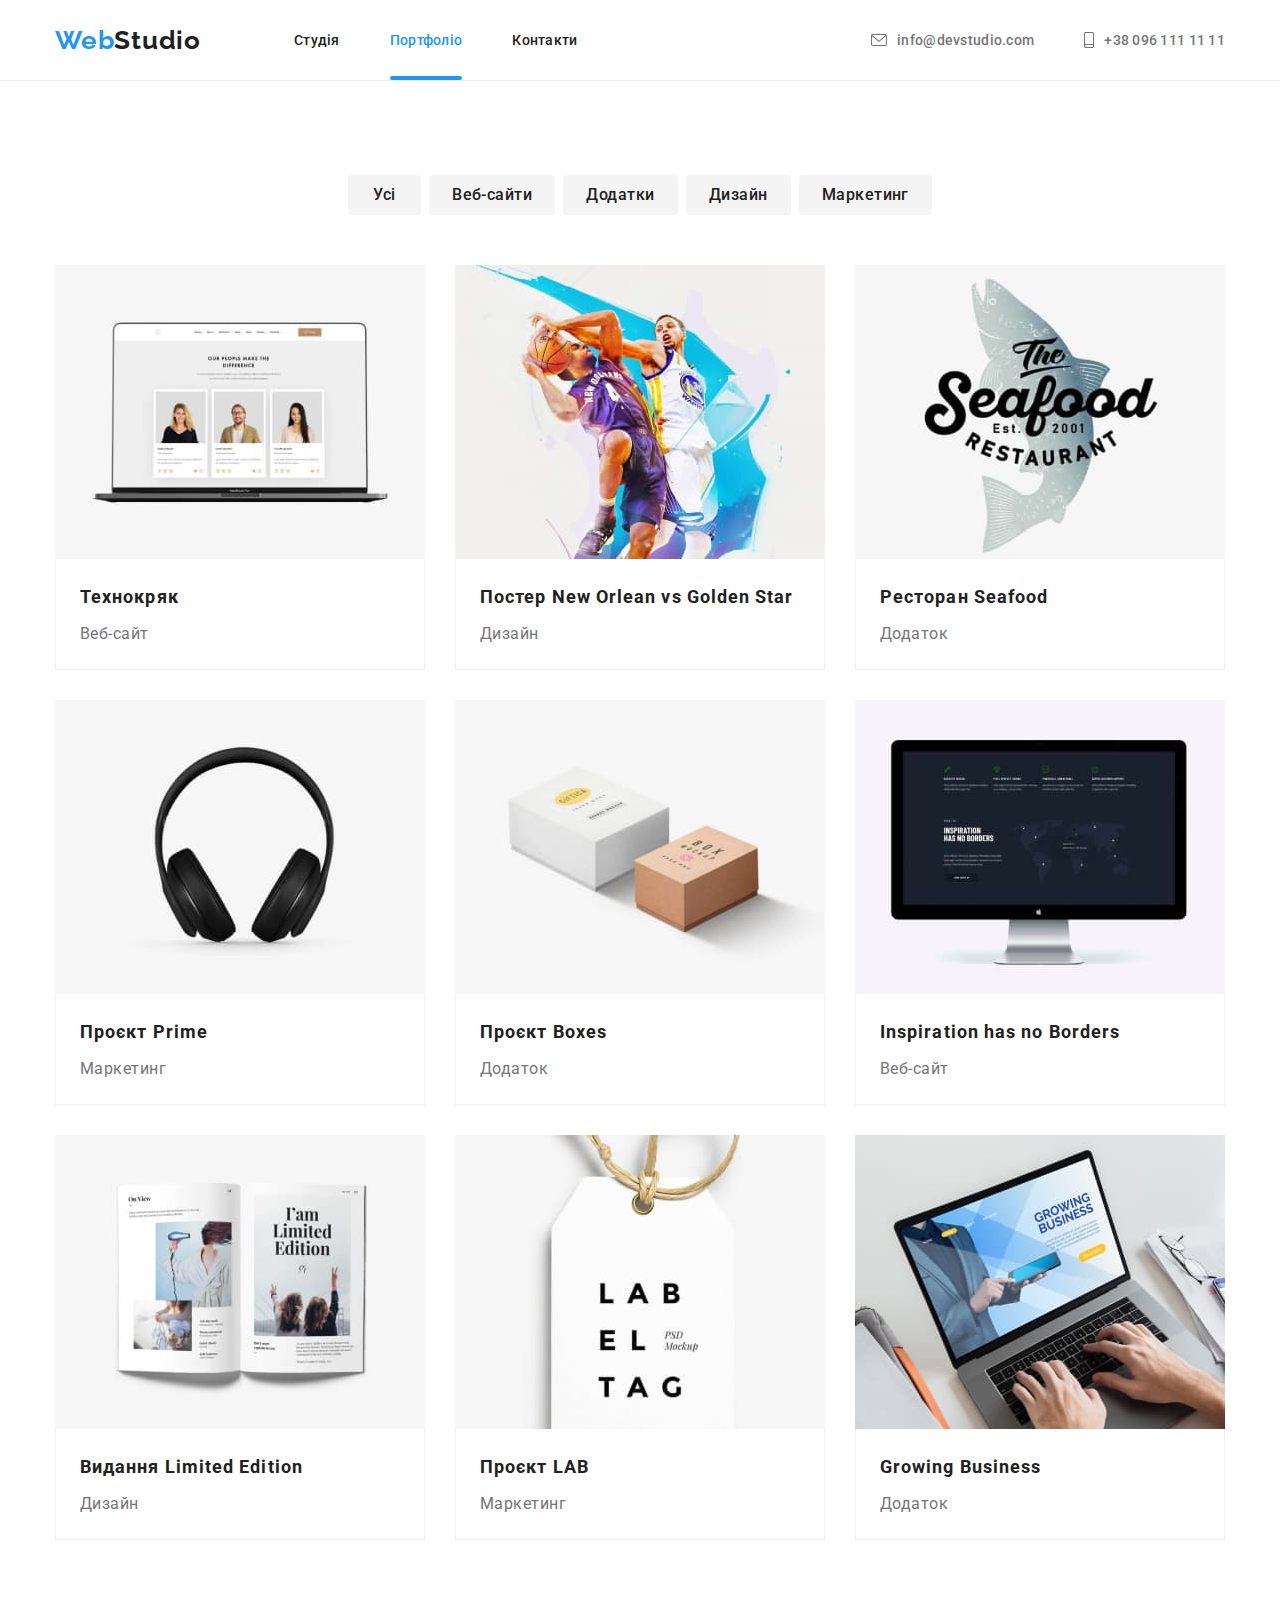
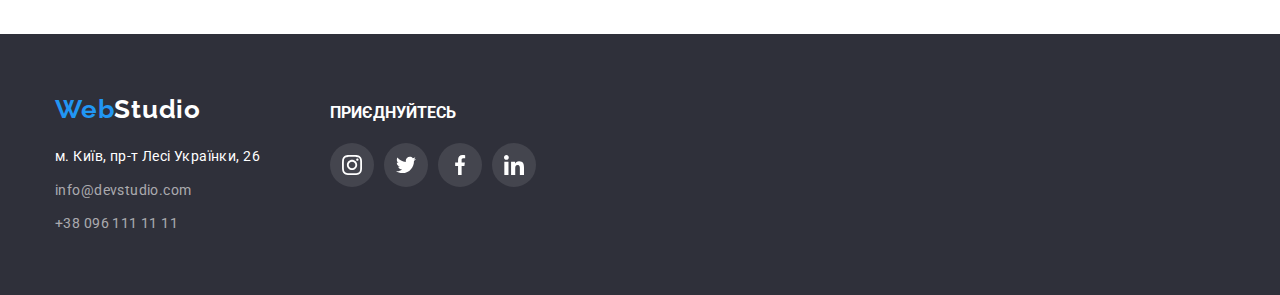
==== portfolio.html @ 30db4fe8 "New" ====
<!DOCTYPE html>
<html lang="uk">
<head>
    <meta charset="UTF-8">
    <meta http-equiv="X-UA-Compatible" content="IE=edge">
    <meta name="viewport" content="width=device-width, initial-scale=1.0">
    <title>Портфоліо</title>
    <link rel="preconnect" href="https://fonts.googleapis.com">
    <link rel="preconnect" href="https://fonts.gstatic.com" crossorigin>
    <link href="https://fonts.googleapis.com/css2?family=Raleway:wght@700&family=Roboto:wght@400;500;700;900&display=swap"
    rel="stylesheet">
    <link rel="stylesheet" href="https://cdnjs.cloudflare.com/ajax/libs/modern-normalize/1.1.0/modern-normalize.min.css"/>
    <link rel="stylesheet" href="./css/styles.css">
</head>
<body>
    <header>
        <!--navigation with logo, portfolio, contacts-->
        <div class="nav-list-flex container">
            <nav class="nav-list-flex">
                <a href="./index.html" class="webstudio-link">Web<span class="span-studio">Studio</span></a>
                <ul class="nav-list">
                    <li class="item"><a href="./index.html" class="link">Студія</a></li>
                    <li class="item"><a href="./portfolio.html" class="link current">Портфоліо</a></li>
                    <li class="item"><a href="#" class="link">Контакти</a></li>
                </ul>
            </nav>
            <ul class="info-list-contacts">
                <li class="item"><a href="mailto:info@devstudio.com" class="contacts">
                        <svg class="contacs-svg" width="16" height="12">
                            <use href="./images/nav-sprite.svg#icon-e-mail"></use>
                        </svg>info@devstudio.com</a>
                </li>
                <li class="item"><a href="tel:+380961111111" class="contacts">
                        <svg class="contacs-svg" width="10" height="16">
                            <use href="./images/nav-sprite.svg#icon-phone"></use>
                        </svg>+38 096 111 11 11</a>
                </li>
            </ul>
        </div>
    </header>
    <!--main with buttons and portfolio-->
    <main>
        <section class="section-portfolio">
            <div class="section container">
                    <h1 class="visually-hidden">Наші роботи</h1>
                <ul class="portfolio-projects list">
                    <li class="item"><button class="portfolio-link" type="button">Усі</button></li>
                    <li class="item"><button class="portfolio-link" type="button">Веб-сайти</button></li>
                    <li class="item"><button class="portfolio-link" type="button">Додатки</button></li>
                    <li class="item"><button class="portfolio-link" type="button">Дизайн</button></li>
                    <li class="item"><button class="portfolio-link" type="button">Маркетинг</button></li>
                </ul>
                <ul class="projects-list">
                    <li class="item">
                        <a href="#" class="card-link">
                            <div class="project-thumb">
                                <img src="./images/notebook_with_site.jpg" alt="зображення ноутбуку з відкритим сайтом" width="370" height="294"/>
                                <div class="card-description">
                                    <p class="card-description-text">
                                        Ресурс пропонує комплексні пропозиції з різним рівнем функціоналу 
                                        та сервісів. Все це дозволить відвідувачу отримати вичерпні відомості 
                                        про компанію чи приватну особу.
                                    </p>
                                </div>
                            </div>
                            <div class="project-card">
                                <h2 class="project-title">Технокряк</h2>
                                <p class="project-category">Веб-сайт</p>
                            </div>
                        </a> 
                    </li>
                    <li class="item">
                        <a href="#" class="card-link">
                            <div class="project-thumb">   
                                <img src="./images/basketball_players.jpg" alt="зображення постеру баскетбол Новий Орлеан проти Голден Стейт" width="370" height="294"/>
                                <div class="card-description">
                                    <p class="card-description-text">
                                        Ресурс пропонує комплексні пропозиції з різним рівнем функціоналу 
                                        та сервісів. Все це дозволить відвідувачу отримати вичерпні відомості 
                                        про компанію чи приватну особу.
                                    </p>
                                </div>
                            </div>
                            <div class="project-card">
                                <h2 class="project-title">Постер New Orlean vs Golden Star</h2>
                                <p class="project-category">Дизайн</p>
                            </div>
                        </a>        
                    </li>
                    <li class="item">
                        <a href="#" class="card-link">
                            <div class="project-thumb">
                                <img src="./images/seafood_restaurant.jpg" alt="зображення логотипу ресторану Seafood" width="370" height="294"/>
                                <div class="card-description">
                                    <p class="card-description-text">
                                        Ресурс пропонує комплексні пропозиції з різним рівнем функціоналу 
                                        та сервісів. Все це дозволить відвідувачу отримати вичерпні відомості 
                                        про компанію чи приватну особу.
                                    </p>
                                </div>
                            </div>
                            <div class="project-card">
                                <h2 class="project-title">Ресторан Seafood</h2>
                                <p class="project-category">Додаток</p>
                            </div>
                        </a>     
                    </li>
                    <li class="item">
                        <a href="#" class="card-link">
                            <div class="project-thumb">
                                <img src="./images/headphones.jpg" alt="зображення навушників" width="370" height="294"/>
                                <div class="card-description">
                                    <p class="card-description-text">
                                        Ресурс пропонує комплексні пропозиції з різним рівнем функціоналу 
                                        та сервісів. Все це дозволить відвідувачу отримати вичерпні відомості 
                                        про компанію чи приватну особу.
                                    </p>
                                </div>
                            </div>
                            <div class="project-card">
                                <h2 class="project-title">Проєкт Prime</h2>
                                <p class="project-category">Маркетинг</p>
                            </div>
                        </a>     
                    </li>
                    <li class="item">
                        <a href="#" class="card-link">
                            <div class="project-thumb">   
                                <img src="./images/boxes.jpg" alt="зображення коробок" width="370" height="294"/>
                                <div class="card-description">
                                    <p class="card-description-text">
                                        Ресурс пропонує комплексні пропозиції з різним рівнем функціоналу 
                                        та сервісів. Все це дозволить відвідувачу отримати вичерпні відомості 
                                        про компанію чи приватну особу.
                                    </p>
                                </div>
                            </div>
                            <div class="project-card">   
                                <h2 class="project-title">Проєкт Boxes</h2>
                                <p class="project-category">Додаток</p>
                            </div>
                        </a>          
                    </li>
                    <li class="item">
                        <a href="#" class="card-link">
                            <div class="project-thumb">
                                <img src="./images/сomputer.jpg" alt="зображення комп'ютера з відкритим сайтом" width="370" height="294"/>
                                <div class="card-description">
                                    <p class="card-description-text">
                                        Ресурс пропонує комплексні пропозиції з різним рівнем функціоналу 
                                        та сервісів. Все це дозволить відвідувачу отримати вичерпні відомості 
                                        про компанію чи приватну особу.
                                    </p>
                                </div>
                            </div> 
                            <div class="project-card">
                                <h2 class="project-title">Inspiration has no Borders</h2>
                                <p class="project-category">Веб-сайт</p>
                            </div>   
                        </a>     
                    </li>
                    <li class="item">
                        <a href="#" class="card-link">
                            <div class="project-thumb">
                                <img src="./images/magazine.jpg" alt="зображення журналу Limited Edition" width="370" height="294"/>
                                <div class="card-description">
                                    <p class="card-description-text">
                                        Ресурс пропонує комплексні пропозиції з різним рівнем функціоналу 
                                        та сервісів. Все це дозволить відвідувачу отримати вичерпні відомості 
                                        про компанію чи приватну особу.
                                    </p>
                                </div>
                            </div>
                            <div class="project-card">
                                <h2 class="project-title">Видання Limited Edition</h2>
                                <p class="project-category">Дизайн</p>
                            </div>
                        </a>         
                    </li>
                    <li class="item">
                        <a href="#" class="card-link">
                            <div class="project-thumb">
                                <img src="./images/lab.jpg" alt="зображення лейблу" width="370" height="294">
                                <div class="card-description">
                                    <p class="card-description-text">
                                        Ресурс пропонує комплексні пропозиції з різним рівнем функціоналу 
                                        та сервісів. Все це дозволить відвідувачу отримати вичерпні відомості 
                                        про компанію чи приватну особу.
                                    </p>
                                </div>
                            </div>    
                            <div class="project-card">
                                <h2 class="project-title">Проєкт LAB</h2>
                                <p class="project-category">Маркетинг</p>
                            </div>
                        </a>         
                    </li>
                    <li class="item">
                        <a href="#" class="card-link">
                            <div class="project-thumb">
                                <img src="./images/growing.jpg" alt="зображення ноутбуку з платформою Growing Business" width="370" height="294">
                                <div class="card-description">
                                    <p class="card-description-text">
                                        Ресурс пропонує комплексні пропозиції з різним рівнем функціоналу 
                                        та сервісів. Все це дозволить відвідувачу отримати вичерпні відомості 
                                        про компанію чи приватну особу.
                                    </p>
                                </div>
                            </div>
                            <div class="project-card">
                                <h2 class="project-title">Growing Business</h2>
                                <p class="project-category">Додаток</p>
                            </div>
                        </a>      
                    </li>
                </ul>
            </div>
        </section>
    
    </main>
    <!--footer with logo, address, contacts-->
    <footer>
        <div class="container footer-container">
            <div class="container-footer-adress">
                <a href="./index.html" class="webstudio-button">Web<span class="span-studio-button">Studio</span></a>
                <address class="adress-list">
                    <ul class="list">
                        <li><a href="https://goo.gl/maps/CPtrU1FHBa2aNyZL9" class="footer-list-item" target="_blank"
                                rel="noopener noreferrer nofollow">
                                м. Київ, пр-т Лесі Українки, 26</a>
                        </li>
                        <li>
                            <a href="mailto:info@devstudio.com" class="footer-list">info@devstudio.com</a>
                        </li>
                        <li>
                            <a href="tel:+380961111111" class="footer-list">+38 096 111 11 11</a>
                        </li>
                    </ul>
                </address>
            </div>
            <div class="container-join-us">
                <p class="join-us">приєднуйтесь</p>
                <ul class="footer-networks">
                    <li class="social-link">
                        <a href="#" class="footer-social-links">
                            <svg width="20" height="20" class="social-svg">
                                <use xLink:href="./images/sprite.svg#icon-instagram"></use>
                            </svg>
                        </a>
                    </li>
                    <li class="social-link">
                        <a href="#" class="footer-social-links">
                            <svg width="20" height="20" class="social-svg">
                                <use xLink:href="./images/sprite.svg#icon-twitter"></use>
                            </svg>
                        </a>
                    </li>
                    <li class="social-link">
                        <a href="#" class="footer-social-links">
                            <svg width="20" height="20" class="social-svg">
                                <use xLink:href="./images/sprite.svg#icon-facebook"></use>
                            </svg>
                        </a>
                    </li>
                    <li class="social-link">
                        <a href="#" class="footer-social-links">
                            <svg width="20" height="20" class="social-svg">
                                <use xLink:href="./images/sprite.svg#icon-linkedin"></use>
                            </svg>
                        </a>
                    </li>
                </ul>
            </div>
        </div>
    </footer>
</body>
</html>
---- css/styles.css ----
:root {
    /*fonts*/
    --main-font: "Roboto", sans-serif;
    --secondary-font: "Raleway", sans-serif;
    /* colors */
    --link-color: #2196f3;
    --hover-color: #188ce8;
    --logo-color: #000000;
    --main-light-color: #ffffff;
    --main-dark-color: #2f303a;
    --main-font-color: #212121;
    --secondary-font-color: #757575;
    --third-font-color: rgba(255, 255, 255, 0.6);
    --portfolio-bg-color: #f5f4f4;
    --icon-color: #afb1b8;
    --white: #ffffff;
    --animation-timing: cubic-bezier(0.4, 0, 0.2, 1);
    --specif-box-color: rgba(47, 48, 58, 0.8);
    --hover-overlay: rgba(33, 150, 243, 0.9);
    
}
  
  /*body css*/
  
body {
    font-family: Roboto, sans-serif;
  }
  
li {
    list-style-type: none;
  }
  
a {
    text-decoration: none;
  }
  
ul {
    margin: 0;
    padding: 0;
  }
  
h1,
h2,
h3,
h4,
h5,
h6,
p {
    margin: 0;
    padding: 0;
  }
  
img {
    display: block;
  }
  
.list {
    list-style: none;
    padding: 0;
    margin: 0;
  }
  
.link {
    list-style: none;
    padding: 0;
    margin: 0;
  }
  
header {
    border-bottom: 1px solid #ececec;
  }
  
/*header a {
    padding-bottom: 32px;
    padding-top: 32px;
}*/

.container {
    width: 1200px;
    margin-left: auto;
    margin-right: auto;
    padding-left: 15px;
    padding-right: 15px;
    /*outline: 2px solid orange;*/
}
  
.backdrop {
    position: fixed;
    top: 0;
    left: 0;
    width: 100%;
    height: 100%;
    background-color: rgba(0, 0, 0, 0.2);
    opacity: 1;
    transition: opacity 250ms var(--animation-timing);
}
  
.modal {
    position: absolute;
    top: 50%;
    left: 50%;
    transform: translate(-50%, -50%);
    min-width: 528px;
    min-height: 581px;
    background: var(--white);
    box-shadow: 0px 1px 3px rgba(0, 0, 0, 0.12), 0px 1px 1px rgba(0, 0, 0, 0.14),
      0px 2px 1px rgba(0, 0, 0, 0.2);
    border-radius: 4px;
    transform: translate(-50%, -50%) scale(1);
    transition: transform 250ms cubic-bezier(0.6, 0.14, 0.21, 1.43);
}
  
.backdrop.is-hidden {
    opacity: 0;
    pointer-events: none;
}
  
.backdrop.is-hidden .modal {
    transform: translate(-50%, -50%) scale(0.8);
}
  
.button-close {
    position: absolute;
    top: 8px;
    right: 8px;
    width: 30px;
    height: 30px;
    margin: 0;
    padding: 0;
    background-color: var(--white);
    border: 1px solid rgba(0, 0, 0, 0.1);
    border-radius: 50%;
}
  
.visually-hidden {
    position: absolute;
    width: 1px;
    height: 1px;
    margin: -1px;
    border: 0;
    padding: 0;
  
    white-space: nowrap;
    clip-path: inset(100%);
    clip: rect(0 0 0 0);
    overflow: hidden;
  }
  
  /* header css*/
.webstudio-link {
    font-family: Raleway, sans-serif;
    font-weight: 700;
    font-size: 26px;
    line-height: 31px;
    letter-spacing: 0.03em;
    color: var(--link-color);
  }
  
.span-studio {
    color: var(--main-font-color);
  }
  
.contacts {
    justify-content: end;
    color: #757575;
    display: flex;
    align-items: center;
  }
  
.nav-list-flex {
    display: flex;
    align-items: center;
    /*border-bottom: 1px solid #ececec;*/
  }
  
.nav-list-flex :last-child {
    margin-right: 0;
  }
  
.nav-list {
    display: flex;
    margin-left: 93px;
    margin-bottom: 0px;
    margin-top: 0px;
  }
  
.nav-list .link {
    position: relative;
    display: block;
    padding-top: 32px;
    padding-bottom: 32px;
    font-weight: 500;
    font-size: 14px;
    line-height: 16px;
    letter-spacing: 0.02em;
    color: var(--main-font-color);
  }

.nav-list .item + .item {
    margin-left: 50px;
  }
  
.info-list-contacts .item + .item {
    margin-left: 50px;
    display: flex;
    padding-left: 0;
  }
  
.nav-list a:hover,
.nav-list a:focus {
    color: var(--link-color);
    transition: transform 250ms cubic-bezier(0.4, 0, 0.2, 1);
  }

.nav-list .link::after {
    content: "";
    display: block;
    position: absolute;
    top: calc(100% - 4px);
    left: 0;
    height: 4px;
    width: 100%;
    background-color: var(--link-color);
    border-radius: 4px;
    opacity: 0;
}
.nav-list .link.current,
.nav-list .link.current::after {
  color: var(--link-color);
  border-radius: 2px;
  opacity: 1;
}

  
.info-list-contacts {
    display: flex;
    margin: 0 auto;
  }
  
.info-list-contacts a {
    font-weight: 500;
    font-size: 14px;
    line-height: 16px;
    letter-spacing: 0.02em;
    color: var(--secondary-font-color);
  }
  
.info-list-contacts a:hover,
.info-list-contacts a:focus {
    color: var(--link-color);
    transition: transform 250ms var(--animation-timing);
  }
.nav-list-flex .link.current {
    color: var(--link-color);
  }
  
.overlay {
    max-width: 1600px;
    height: 600px;
    margin-left: auto;
    margin-right: auto;
    background-image: url(../images/img\ overlay.jpg);
    background-size: cover;
    background-repeat: no-repeat;
    background-position: center;
  }
  
.contacs-svg,
.contacs-svg {
    fill: currentColor;
    background-size: auto;
    display: flex;
  }
  
.contacs-svg:nth-child(1) {
    margin-right: 10px;
  }
  
.hero {
    background: var(--main-dark-color);
    text-align: center;
    padding-top: 200px;
    padding-bottom: 200px;
    max-width: 1600px;
    margin-left: auto;
    margin-right: auto;
    background-image: linear-gradient(
        to right,
        rgba(47, 48, 58, 0.4),
        rgba(47, 48, 58, 0.4)
      ),
      url("../images/overlay.jpg");
    background-position: center;
    background-repeat: no-repeat;
    background-size: cover;
  }
.hero-title {
    font-weight: 900;
    font-size: 44px;
    line-height: 1.36;
    text-align: center;
    letter-spacing: 0.06em;
    text-transform: uppercase;
    color: var(--primary-white);
    margin: 0 auto;
    color: var(--main-light-color);
    margin-bottom: 30px;
    max-width: 696px;
    height: 120px;
  }
.hero-button {
    background: var(--link-color);
    color: var(--main-light-color);
    border: 1px solid transparent;
    border-radius: 4px;
    padding: 10px 32px;
    font-weight: 700;
    font-size: 16px;
    line-height: 30px;
    text-align: center;
    letter-spacing: 0.06em;
  }
  
.section {
    padding-top: 94px;
    padding-bottom: 94px;
}

.featueres {
    display: flex;
}
.featueres .item + .item {
    margin-left: 30px;
}
.featueres .item {
    width: 270px;
    margin-right: 0px;
    padding-inline-start: 0px;
}

.featueres-title {
    margin-top: 0px;
    margin-bottom: 10px;
    font-weight: 700;
    font-size: 14px;
    line-height: 16px;
    letter-spacing: 0.03em;
    text-transform: uppercase;
    color: var(--main-font-color);
}
.featueres-link {
    font-weight: 400;
    font-size: 14px;
    line-height: 24px;
    letter-spacing: 0.03em;
    color: var(--secondary-font-color);
}
  
.item quality {
    width: 270px;
  }
  
.quality h3 {
    margin-bottom: 10px;
  }
  
.qualitys:not(:last-child) {
    margin-right: 30px;
  }
  
.quality::before {
    display: block;
    content: "";
    height: 120px;
    background-color: var(--portfolio-bg-color);
    background-size: 70px 70px;
    background-repeat: no-repeat;
    background-position: center;
    margin-bottom: 30px;
  }
.antenna::before {
    background-image: url(../images/antenna.svg);
  }
.clock::before {
    background-image: url(../images/clock.svg);
  }
.diagram::before {
    background-image: url(../images/diagram.svg);
  }
.astronaut::before {
    background-image: url(../images/astronaut.svg);
  }
  .specificity {
    margin-bottom: 50px;
    padding-top: 0;
    font-weight: 700;
    font-size: 36px;
    line-height: 42px;
    text-align: center;
    letter-spacing: 0.03em;
    color: var(--main-font-color);
  }
.section.section.specificity {
    margin-bottom: 0;
  }
.specif {
    display: flex;
  }
  
.specif .item + .item {
    margin-left: 30px;
}

.specif-box {
  position: relative;
}

.specif-box-list {
  position: absolute;
  bottom: 0;
  left: 0;

  width: 100%;
  height: 70px;
  padding: 27px;
  text-align: center;
  background-color: var(--specif-box-color);
}

.specif-box-text {
  color: var(--main-light-color);
  text-transform: uppercase;
  font-weight: 700;
  line-height: 1.14;
  font-size: 14px;
  line-height: 16px;
}

.team-bg {
    background: var(--portfolio-bg-color);
  }
  
.team {
    padding-top: 0;
    margin-bottom: 50px;
    font-weight: 700;
    font-size: 36px;
    line-height: 42px;
    text-align: center;
    letter-spacing: 0.03em;
    color: var(--main-font-color);
  }
.all-team {
    display: flex;
    text-align: center;
  }
.all-team .item + .item {
    margin-left: 30px;
  }
.all-team .item {
    background-color: var(--main-light-color);
    box-shadow: 0px 1px 3px rgba(0, 0, 0, 0.12), 0px 1px 1px rgba(0, 0, 0, 0.14),
      0px 2px 1px rgba(0, 0, 0, 0.2);
    border-radius: 0px 0px 4px 4px;
    width: 270px;
    transition: transform 250ms var(--animation-timing);
  }
  
.name-title {
    font-family: var(--main-font);
    font-size: 16px;
    color: var(--main-font-color);
    line-height: 1.18;
    text-align: center;
    margin-bottom: 10px;
  }
  
.position-title {
    color: var(--secondary-font-color);
  }
  
.svg-social-links {
    display: flex;
    justify-content: space-between;
    padding-inline-start: 0px;
    margin-top: 16px;
  }
.social-links {
    display: flex;
    justify-content: center;
    align-items: center;
    width: 44px;
    height: 44px;
    color: var(--icon-color);
    border-radius: 50%;
  }
  
.social-links:hover,
.social-links:focus {
    background-color: var(--link-color);
    color: var(--main-light-color);
    outline: none;
    transition: transform 250ms var(--animation-timing);
  }
  
.soc-links-svg,
.soc-links-svg:hover {
    fill: currentColor;
  }
  
.clients {
    padding-top: 94px;
    padding-bottom: 94px;
  }
  
.clients-title {
    padding-top: 0;
    margin-bottom: 50px;
    font-weight: 700;
    font-size: 36px;
    line-height: 42px;
  
    text-align: center;
    letter-spacing: 0.03em;
  
    color: var(--main-font-color);
  }
.clients-list {
    display: flex;
    flex-wrap: wrap;
    padding-inline-start: 0px;
  }
  
.clients-item {
    width: 170px;
    height: 90px;
    margin-right: 30px;
    margin-bottom: 30px;
  }
  
.clients-link {
    display: flex;
    align-items: center;
    justify-content: center;
    width: 100%;
    height: 100%;
    color: var(--icon-color);
    border: 1px solid var(--icon-color);
    border-radius: 4px;
}
  
.clients-item:nth-child(6n) {
    margin-right: 0px;
  }
  
.clients-item:nth-last-child(-n + 6) {
    margin-bottom: 0px;
  }
  
.clients-link:hover,
.clients-link:focus {
    color: var(--link-color);
    border: 1px solid var(--link-color);
    outline: none;
    transition: transform 250ms var(--animation-timing);
  }
  
.clients-svg {
    fill: currentColor;
  }
  
.team-card {
    padding: 30px 30px;
  }
.team-title {
    margin-bottom: 10px;
    font-weight: 500;
    font-size: 16px;
    line-height: 19px;
    text-align: center;
    letter-spacing: 0.03em;
    color: var(--main-font-color);
  }
.team-link {
    font-weight: 400;
    font-size: 16px;
    line-height: 19px;
    text-align: center;
    letter-spacing: 0.03em;
    color: var(--secondary-font-color);
  }
  
footer {
    background: var(--main-dark-color);
    padding-top: 60px;
    padding-bottom: 60px;
  }
.footer-bg a:hover,
.footer-bg a:focus {
    color: var(--link-color);
    transition: transform 250ms var(--animation-timing);
  }
.webstudio-button {
    display: block;
    margin-bottom: 20px;
    font-family: Raleway, sans-serif;
    font-weight: 700;
    font-size: 26px;
    line-height: 31px;
    letter-spacing: 0.03em;
    color: var(--link-color);
  }
.span-studio-button {
    color: var(--main-light-color);
  }
.footer-list-item {
    display: block;
    font-style: normal;
    font-weight: 400;
    font-size: 14px;
    line-height: 1.71;
    letter-spacing: 0.03em;
    color: var(--main-light-color);
  }
.footer-list {
    display: block;
    margin-top: 9px;
    font-style: normal;
    font-weight: 400;
    font-size: 14px;
    line-height: 24px;
    letter-spacing: 0.03em;
    color: var(--third-font-color);
  }
  
  
.join-us {
    line-height: 1.17;
    text-transform: uppercase;
    font-weight: 700;
    margin-top: 0px;
    margin-bottom: 20px;
    color: #ffffff;
  
  }
  
  .footer-networks {
    display: flex;
    padding-inline-start: 0px;
    margin: 0 auto;
  }
  
.container-footer-adress {
    margin-right: 70px;
  }
  
.footer-container {
    display: flex;
    align-items: baseline;
    
  }
  
.social-link {
    justify-content: space-between;
    margin: 0 auto;
  }
  
.footer-networks .social-link:not(:last-child) {
    margin-right: 10px;
  }
  
.footer-social-links {
    display: flex;
    justify-content: center;
    align-items: center;
    width: 44px;
    height: 44px;
    color: var(--main-light-color);
    background-color: rgba(255, 255, 255, 0.1);
    border-radius: 50%;
  }
  
.footer-social-links:hover,
.footer-social-links:focus {
    background-color: var(--link-color);
    outline: none;
    transition: transform 250ms var(--animation-timing);
  }
  
.social-svg {
    fill: currentColor;
  }
  
  /*portfolio*/
  
.header-line {
    border: 1px solid #ececec;
  }
.portfolio-projects {
    border-radius: 4px;
    display: flex;
    justify-content: center;
    margin-bottom: 50px;
  }
  
.portfolio-link {
    min-width: 73px;
    padding: 6px 22px;
    /*box-shadow: unset;*/
    background: var(--portfolio-bg-color);
    font-weight: 500;
    font-size: 16px;
    line-height: 26px;
    text-align: center;
    letter-spacing: 0.03em;
    color: var(--main-font-color);
    border: 1px solid transparent;
    border-radius: 4px;
  }
.portfolio-link:hover,
.portfolio-link:focus {
    background: var(--link-color);
    color: var(--main-light-color);
    box-shadow: 0px 3px 1px rgba(0, 0, 0, 0.1), 0px 1px 2px rgba(0, 0, 0, 0.08),
      0px 2px 2px rgba(0, 0, 0, 0.12);
    transition: transform 250ms var(--animation-timing);  
  }
  
.portfolio-projects .item + .item {
    margin-left: 8px;
  }
  
.projects-list {
    display: flex;
    flex-wrap: wrap;
    gap: 30px;
  }
  
.card-link {
    display: block;
    text-decoration: none;
    color: currentColor;
  }
  
.card-link:hover,
.card-link:focus {
    box-shadow: 0px 1px 1px rgba(0, 0, 0, 0.12), 0px 4px 4px rgba(0, 0, 0, 0.06),
      1px 4px 6px rgba(0, 0, 0, 0.16);
    outline: none;
    transition: transform 250ms var(--animation-timing);
  }
  
/*.project-container {
    padding: 20px 24px;
    border-left: 1px solid #eeeeee;
    border-right: 1px solid #eeeeee;
    border-bottom: 1px solid #eeeeee;
}*/

.projects li {
    background: var(--main-light-color);
    border: 1px solid #eeeeee;
    box-sizing: border-box;
}

.project-title {
    font-weight: 700;
    font-size: 18px;
    /*line-height: 2;*/
    line-height: 36px;
    letter-spacing: 0.06em;
    margin-bottom: 4px;
    color: var(--main-font-color);
}

.project-category {
  font-weight: 400;
  font-size: 16px;
  line-height: 30px;

  letter-spacing: 0.03em;

  color: var(--secondary-font-color);;
  }
  
.project-thumb {
    position: relative;
    overflow: hidden;
}
.projects .item {
  width: 370px;
  display: block;
  margin-right: 30px;
  margin-bottom: 30px;

  transition: box-shadow 250ms var(--animation-timing);
}
.project-card {
  position: relative;
  border: 1px solid #EEEEEE;
  border-top: none;
  padding: 20px 24px;
}

.card-description {
  position: absolute;
  top: 100%;
  left: 0;

  width: 100%;
  height: 100%;
  background-color: var(--hover-overlay);

  padding: 63px 24px;

  transition: transform 250ms var(--animation-timing);
}
.projects-list .card-link:hover .card-description,
.projects-list .card-link:focus .card-description {
  transform: translateY(-100%);
}
.card-description-text {
  font-size: 18px;
  line-height: 1.56;
  color: var(--main-light-color);
}
.card-link {
  position: relative;
  overflow: hidden;
  display: block;
  text-decoration: none;
  color: currentColor;

  transition: box-shadow 250ms var(--animation-timing);
}
.card img {
  display: block;
  max-width: 100%;
  height: auto;
}
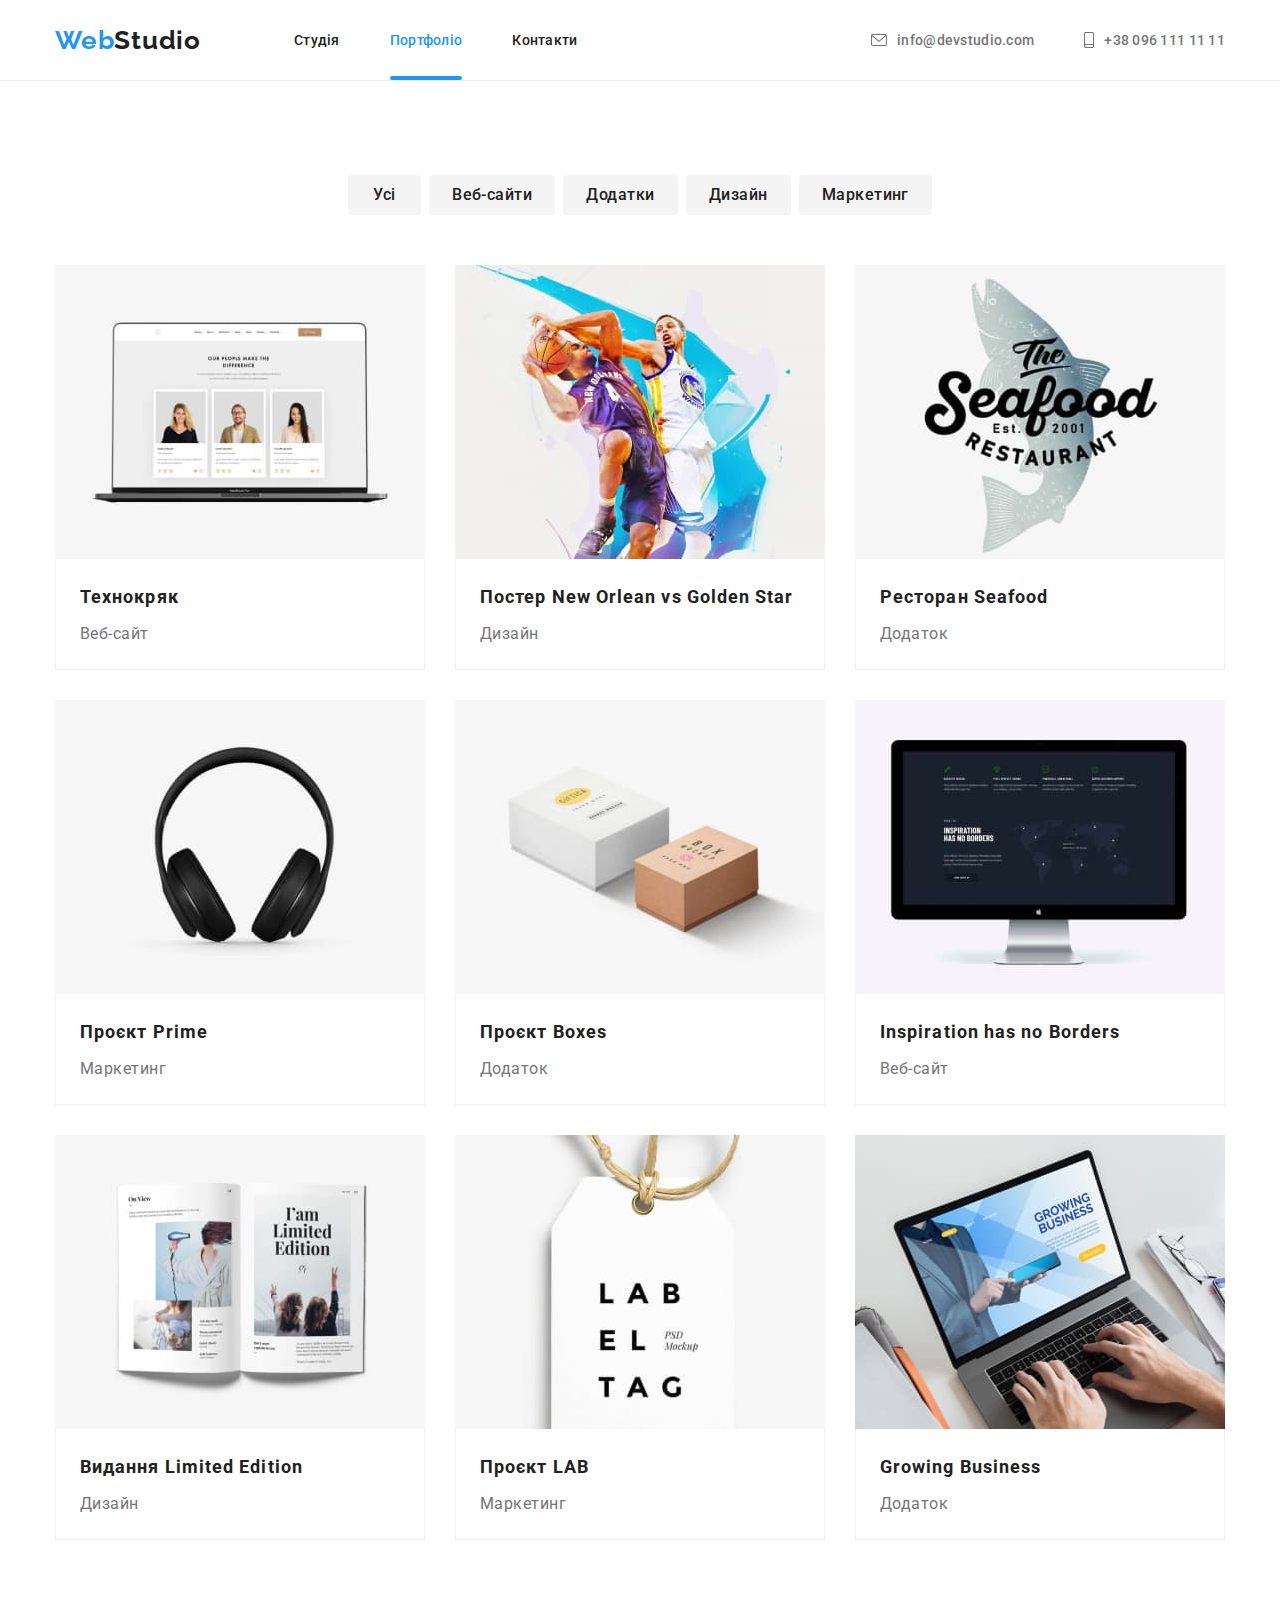
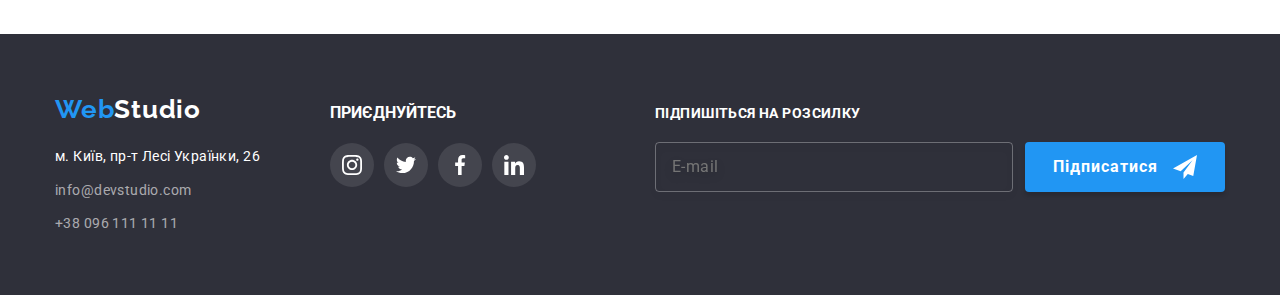
==== commit 9b723908: "Summary" ====
--- a/portfolio.html
+++ b/portfolio.html
@@ -271,6 +271,20 @@
                     </li>
                 </ul>
             </div>
+            <div class="footer-subscribe">
+                <strong class="footer-discription">підпишіться на розсилку</strong>
+                <form class="speaker-form">
+                    <label for="email">
+                        <input type="email" name="email" placeholder="E-mail" id="email" />
+                    </label>
+                    <button class="email-button" type="submit">
+                        <span>Підписатися</span>
+                        <svg width="24" height="24">
+                            <use xLink:href="./images/icon-send.svg#icon-send"></use>
+                        </svg>
+                    </button>
+                </form>
+            </div>
         </div>
     </footer>
 </body>
--- a/css/styles.css
+++ b/css/styles.css
@@ -145,7 +145,176 @@
     clip: rect(0 0 0 0);
     overflow: hidden;
   }
-  
+
+.modal-text {
+    margin-bottom: 30px;
+    font-weight: 700;
+    font-size: 20px;
+    line-height: 1.2px;
+    text-align: center;
+    letter-spacing: 0.03em;
+  
+    color: var(--main-font-color);
+}
+  
+.submit {
+    text-align: center;
+}
+
+form {
+  margin: 40px 40px;
+}
+
+.form-field {
+  margin-bottom: 20px;
+}
+
+.label-form {
+  position: relative;
+  display: flex;
+  flex-direction: column;
+}
+
+.label-form:not(:last-child) {
+  margin-bottom: 10px;
+}
+
+.label-form svg {
+  position: absolute;
+  bottom: 14px;
+  left: 15px;
+  fill: var(--main-font-color);
+}
+
+.text-form {
+  margin-bottom: 4px;
+
+  font-weight: 500;
+  font-size: 12px;
+  line-height: 1.2;
+  letter-spacing: 0.01em;
+
+  color: var(--secondary-font-color);
+}
+
+.input-form {
+  padding-top: 12px;
+  padding-bottom: 12px;
+  padding-left: 42px;
+  border: 1px solid rgba(33, 33, 33, 0.2);
+  box-sizing: border-box;
+  border-radius: 4px;
+  cursor: pointer;
+  font-size: 16px;
+
+  transition-duration: 250ms;
+  transition-timing-function: var(--animating-timing);
+}
+
+.input-form:focus {
+  border-color: var(--link-color);
+  outline: none;
+  cursor: pointer;
+  transition-duration: 250ms;
+  transition-timing-function: var(--animating-timing);
+}
+
+.input-form:focus ~ svg {
+  fill: var(--link-color);
+  cursor: pointer;
+  transition-duration: 250ms;
+  transition-timing-function: var(--animating-timing);
+}
+
+.check-box::after {
+  display: inline-block;
+  vertical-align: middle;
+  content: "";
+  margin-left: 8px;
+  width: 16px;
+  height: 15px;
+  border-radius: 2px;
+  box-shadow: 0 0 0 2px var(--main-font-color);
+
+  transition-duration: 250ms;
+  transition-timing-function: var(--animating-timing);
+}
+
+.input-checkbox:checked + .check-box::after {
+  box-shadow: 0 0 0 2px var(--link-color);
+  background-color: var(--link-color);
+
+  background-image: url("../images/icon-check.svg");
+
+  transition-duration: 250ms;
+  transition-timing-function: var(--animating-timing);
+}
+
+.checkbox-text {
+  margin-left: 7px;
+  margin-right: 4px;
+  font-weight: 500;
+  font-size: 14px;
+  line-height: 1.7x;
+
+  letter-spacing: 0.03em;
+
+  color: var(--secondary-font-color);
+}
+
+.checkbox-link {
+  font-weight: 500;
+  font-size: 14px;
+  line-height: 1.7x;
+
+  letter-spacing: 0.03em;
+
+  color: var(--link-color);
+  text-decoration: underline;
+}
+
+textarea {
+  height: 120px;
+  display: flex;
+  flex-direction: column;
+  border: 1px solid rgba(33, 33, 33, 0.2);
+  box-sizing: border-box;
+  border-radius: 4px;
+  resize: none;
+}
+
+.label-form textarea:focus {
+  border-color: var(--link-color);
+  outline: none;
+  cursor: pointer;
+  transition-duration: 250ms;
+  transition-timing-function: var(--animating-timing);
+}
+
+textarea::placeholder {
+  padding: 12px 16px;
+  max-width: 448px;
+  max-height: 120px;
+  resize: none;
+  color: rgba(117, 117, 117, 0.5);
+}
+
+.modal-button {
+  background: var(--link-color);
+  color: var(--main-light-color);
+  box-shadow: 0px 4px 4px rgba(0, 0, 0, 0.15);
+  border: 1px solid transparent;
+
+  border-radius: 4px;
+  padding: 10px 32px;
+  margin-top: 40px;
+  font-weight: 700;
+  font-size: 16px;
+  line-height: 30px;
+  text-align: center;
+  letter-spacing: 0.06em;
+}
+
   /* header css*/
 .webstudio-link {
     font-family: Raleway, sans-serif;
@@ -837,4 +1006,67 @@
   display: block;
   max-width: 100%;
   height: auto;
-}+}
+.footer-subscribe {
+  width: 570px;
+  margin-left: auto;
+}
+.footer-discription {
+  display: block;
+  font-style: normal;
+  font-weight: 700;
+  font-size: 14px;
+  line-height: 1.14;
+  letter-spacing: 0.03em;
+  text-transform: uppercase;
+
+  color: var(--main-light-color);
+
+  margin-top: 0;
+  margin-bottom: 20px;
+}
+.speaker-form {
+  display: flex;
+  margin: auto;
+}
+.speaker-form input[type="email"] {
+  width: 358px;
+  height: 50px;
+
+  padding: 16px;
+
+  background-color: var(--background-text-color);
+  border: 1px solid rgba(255, 255, 255, 0.3);
+  filter: drop-shadow(0px 4px 4px rgba(0, 0, 0, 0.15));
+  border-radius: 4px;
+
+  font-weight: 400;
+  font-size: 16px;
+  line-height: 20px;
+  letter-spacing: 0.03em;
+  color: var(--third-font-color);
+
+  transition-duration: 250ms;
+  transition-timing-function: var(--animation-timing);
+}
+
+.email-button {
+    display: flex;
+    align-items: center;
+    justify-content: space-between;
+    padding: 10px 28px;
+    margin-left: 12px;
+    width: 200px;
+    height: 50px;
+    font-weight: 700;
+    font-size: 16px;
+    line-height: 30px;
+    letter-spacing: 0.06em;
+  
+    color: var(--main-light-color);
+    fill: currentColor;
+    background-color: var(--link-color);
+    box-shadow: 0px 4px 4px rgba(0, 0, 0, 0.15);
+    border-radius: 4px;
+    border: none;
+  }  